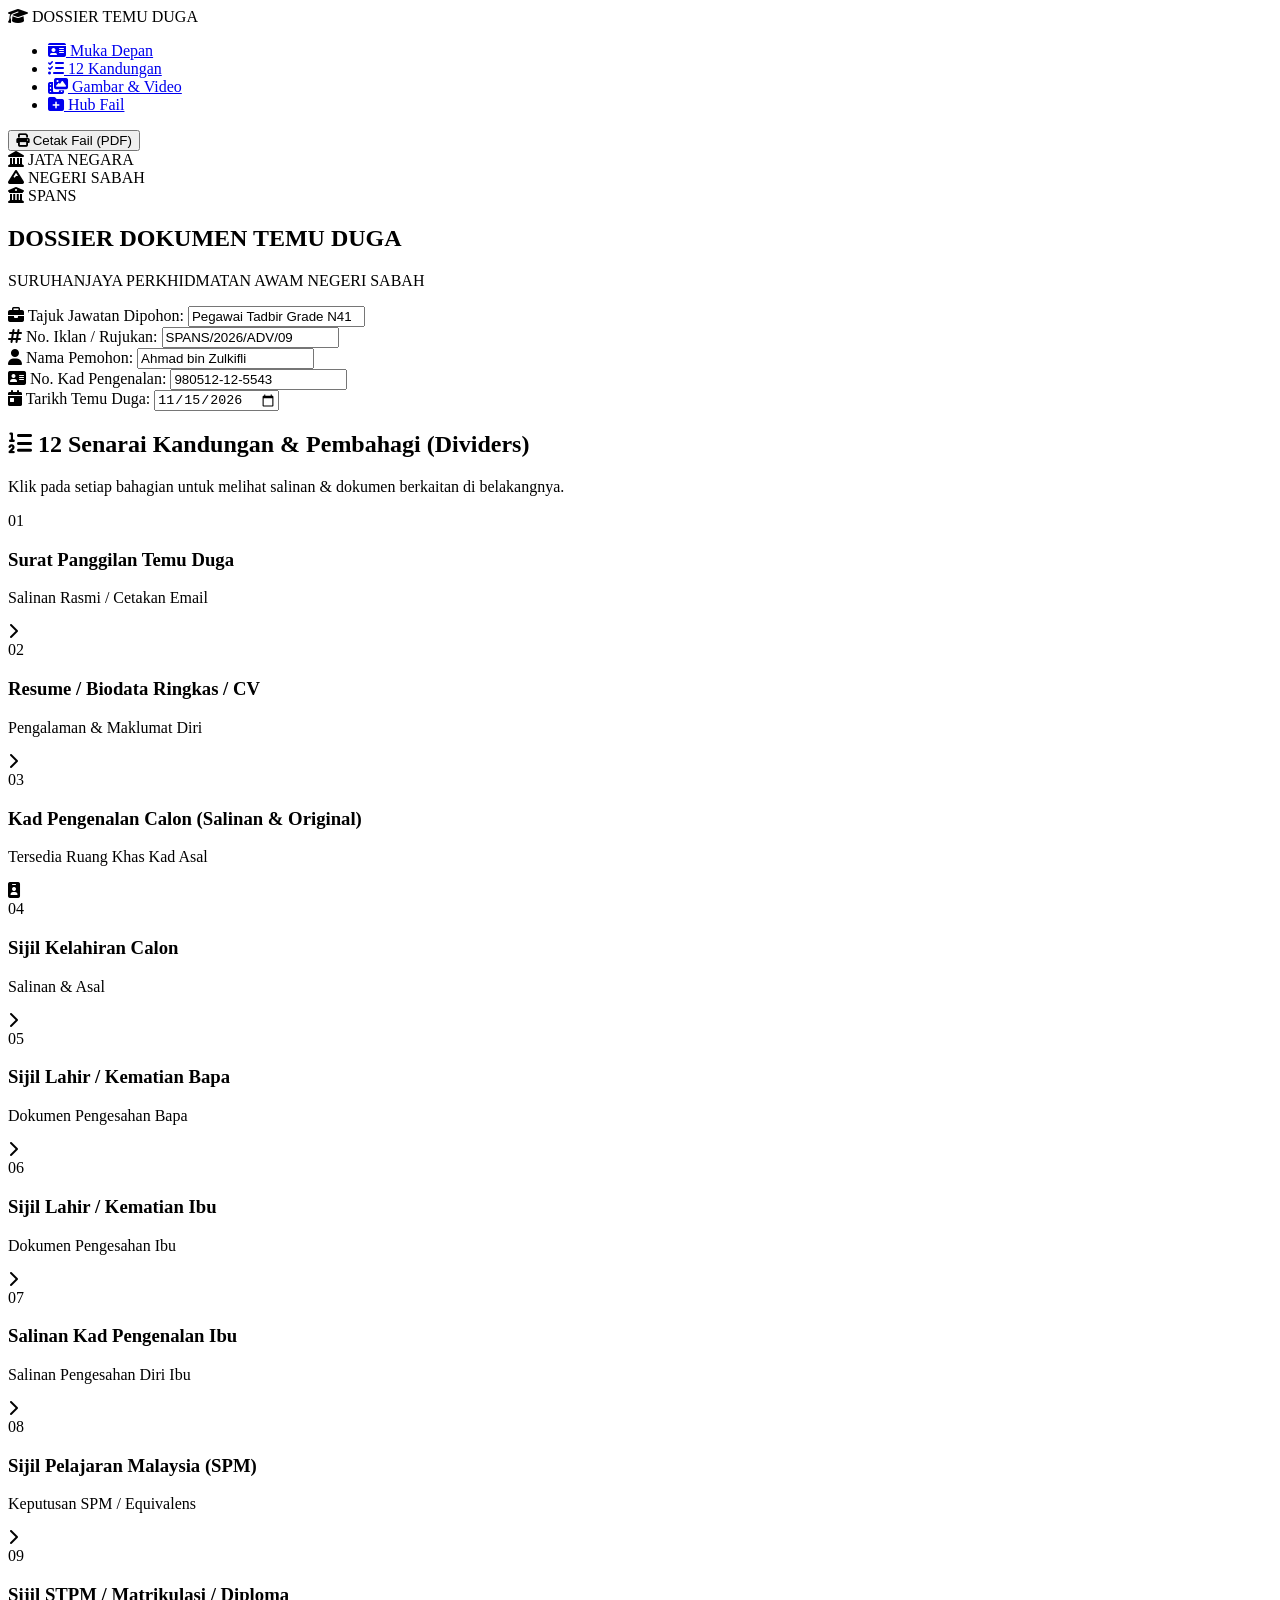
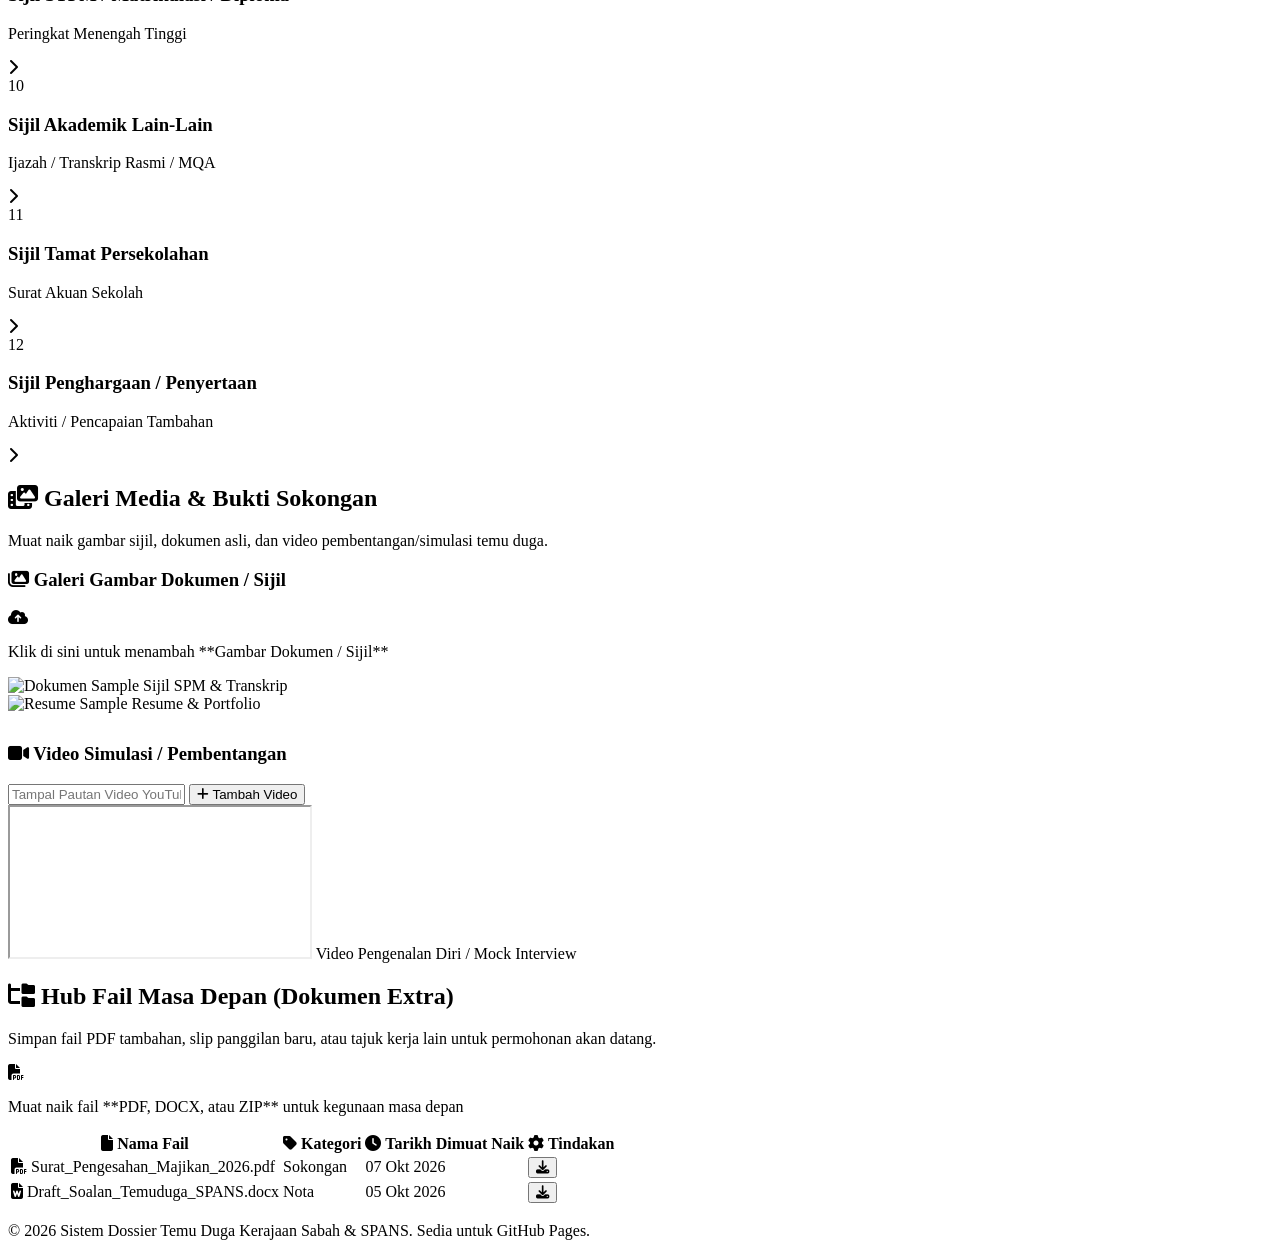
==== Index.html @ 5e1d96c3 "Create Index.html" ====
<!DOCTYPE html>
<html lang="ms">
<head>
  <meta charset="UTF-8">
  <meta name="viewport" content="width=device-width, initial-scale=1.0">
  <title>Fail Temu Duga Kerajaan | SPANS & Sabah</title>
  <!-- Google Fonts & FontAwesome Icons -->
  <link href="https://fonts.googleapis.com/css2?family=Cinzel:wght@600;700;800&family=Plus+Jakarta+Sans:wght@300;400;600;700&display=swap" rel="stylesheet">
  <link rel="stylesheet" href="https://cdnjs.cloudflare.com/ajax/libs/font-awesome/6.4.0/css/all.min.css">
  <link rel="stylesheet" href="style.css">
</head>
<body>

  <!-- Navigation Bar -->
  <nav class="navbar">
    <div class="nav-brand">
      <i class="fa-solid fa-graduation-cap gold-icon"></i>
      <span>DOSSIER TEMU DUGA</span>
    </div>
    <ul class="nav-links">
      <li><a href="#muka-depan"><i class="fa-solid fa-id-card"></i> Muka Depan</a></li>
      <li><a href="#kandungan"><i class="fa-solid fa-list-check"></i> 12 Kandungan</a></li>
      <li><a href="#galeri-media"><i class="fa-solid fa-photo-film"></i> Gambar & Video</a></li>
      <li><a href="#fail-masa-depan"><i class="fa-solid fa-folder-plus"></i> Hub Fail</a></li>
    </ul>
    <button class="btn-primary" onclick="window.print()"><i class="fa-solid fa-print"></i> Cetak Fail (PDF)</button>
  </nav>

  <!-- Header Stripes / Flag Accents -->
  <div class="flag-stripe-bar">
    <div class="stripe green"></div>
    <div class="stripe red"></div>
    <div class="stripe yellow"></div>
    <div class="stripe blue"></div>
  </div>

  <main class="container">

    <!-- Hero Section / Muka Depan Showcase -->
    <section id="muka-depan" class="card-section page-preview">
      <div class="gold-border-wrapper">
        <div class="logos-header">
          <div class="logo-badge">
            <i class="fa-solid fa-landmark logo-icon"></i>
            <span>JATA NEGARA</span>
          </div>
          <div class="logo-badge primary">
            <i class="fa-solid fa-mountain logo-icon"></i>
            <span>NEGERI SABAH</span>
          </div>
          <div class="logo-badge">
            <i class="fa-solid fa-building-columns logo-icon"></i>
            <span>SPANS</span>
          </div>
        </div>

        <h1 class="main-title">DOSSIER DOKUMEN TEMU DUGA</h1>
        <p class="sub-title">SURUHANJAYA PERKHIDMATAN AWAM NEGERI SABAH</p>

        <!-- Dynamic Input Form / Editable Presentation Details -->
        <div class="details-grid">
          <div class="detail-item">
            <label><i class="fa-solid fa-briefcase"></i> Tajuk Jawatan Dipohon:</label>
            <input type="text" value="Pegawai Tadbir Grade N41" placeholder="Masukkan Nama Jawatan">
          </div>
          <div class="detail-item">
            <label><i class="fa-solid fa-hashtag"></i> No. Iklan / Rujukan:</label>
            <input type="text" value="SPANS/2026/ADV/09" placeholder="Masukkan No Iklan">
          </div>
          <div class="detail-item">
            <label><i class="fa-solid fa-user"></i> Nama Pemohon:</label>
            <input type="text" value="Ahmad bin Zulkifli" placeholder="Nama Penuh">
          </div>
          <div class="detail-item">
            <label><i class="fa-solid fa-address-card"></i> No. Kad Pengenalan:</label>
            <input type="text" value="980512-12-5543" placeholder="No Kad Pengenalan">
          </div>
          <div class="detail-item full-width">
            <label><i class="fa-solid fa-calendar-day"></i> Tarikh Temu Duga:</label>
            <input type="date" value="2026-11-15">
          </div>
        </div>
      </div>
    </section>

    <!-- 12 Senarai Kandungan Section -->
    <section id="kandungan" class="card-section">
      <div class="section-header">
        <h2><i class="fa-solid fa-list-ol"></i> 12 Senarai Kandungan & Pembahagi (Dividers)</h2>
        <p>Klik pada setiap bahagian untuk melihat salinan & dokumen berkaitan di belakangnya.</p>
      </div>

      <div class="toc-grid">
        <!-- 12 Items -->
        <div class="toc-card" onclick="toggleDivider(1)">
          <span class="num-badge">01</span>
          <div class="toc-info">
            <h3>Surat Panggilan Temu Duga</h3>
            <p>Salinan Rasmi / Cetakan Email</p>
          </div>
          <i class="fa-solid fa-chevron-right arrow"></i>
        </div>

        <div class="toc-card" onclick="toggleDivider(2)">
          <span class="num-badge">02</span>
          <div class="toc-info">
            <h3>Resume / Biodata Ringkas / CV</h3>
            <p>Pengalaman & Maklumat Diri</p>
          </div>
          <i class="fa-solid fa-chevron-right arrow"></i>
        </div>

        <div class="toc-card highlight" onclick="toggleDivider(3)">
          <span class="num-badge">03</span>
          <div class="toc-info">
            <h3>Kad Pengenalan Calon (Salinan & Original)</h3>
            <p>Tersedia Ruang Khas Kad Asal</p>
          </div>
          <i class="fa-solid fa-id-badge arrow"></i>
        </div>

        <div class="toc-card" onclick="toggleDivider(4)">
          <span class="num-badge">04</span>
          <div class="toc-info">
            <h3>Sijil Kelahiran Calon</h3>
            <p>Salinan & Asal</p>
          </div>
          <i class="fa-solid fa-chevron-right arrow"></i>
        </div>

        <div class="toc-card" onclick="toggleDivider(5)">
          <span class="num-badge">05</span>
          <div class="toc-info">
            <h3>Sijil Lahir / Kematian Bapa</h3>
            <p>Dokumen Pengesahan Bapa</p>
          </div>
          <i class="fa-solid fa-chevron-right arrow"></i>
        </div>

        <div class="toc-card" onclick="toggleDivider(6)">
          <span class="num-badge">06</span>
          <div class="toc-info">
            <h3>Sijil Lahir / Kematian Ibu</h3>
            <p>Dokumen Pengesahan Ibu</p>
          </div>
          <i class="fa-solid fa-chevron-right arrow"></i>
        </div>

        <div class="toc-card" onclick="toggleDivider(7)">
          <span class="num-badge">07</span>
          <div class="toc-info">
            <h3>Salinan Kad Pengenalan Ibu</h3>
            <p>Salinan Pengesahan Diri Ibu</p>
          </div>
          <i class="fa-solid fa-chevron-right arrow"></i>
        </div>

        <div class="toc-card" onclick="toggleDivider(8)">
          <span class="num-badge">08</span>
          <div class="toc-info">
            <h3>Sijil Pelajaran Malaysia (SPM)</h3>
            <p>Keputusan SPM / Equivalens</p>
          </div>
          <i class="fa-solid fa-chevron-right arrow"></i>
        </div>

        <div class="toc-card" onclick="toggleDivider(9)">
          <span class="num-badge">09</span>
          <div class="toc-info">
            <h3>Sijil STPM / Matrikulasi / Diploma</h3>
            <p>Peringkat Menengah Tinggi</p>
          </div>
          <i class="fa-solid fa-chevron-right arrow"></i>
        </div>

        <div class="toc-card" onclick="toggleDivider(10)">
          <span class="num-badge">10</span>
          <div class="toc-info">
            <h3>Sijil Akademik Lain-Lain</h3>
            <p>Ijazah / Transkrip Rasmi / MQA</p>
          </div>
          <i class="fa-solid fa-chevron-right arrow"></i>
        </div>

        <div class="toc-card" onclick="toggleDivider(11)">
          <span class="num-badge">11</span>
          <div class="toc-info">
            <h3>Sijil Tamat Persekolahan</h3>
            <p>Surat Akuan Sekolah</p>
          </div>
          <i class="fa-solid fa-chevron-right arrow"></i>
        </div>

        <div class="toc-card" onclick="toggleDivider(12)">
          <span class="num-badge">12</span>
          <div class="toc-info">
            <h3>Sijil Penghargaan / Penyertaan</h3>
            <p>Aktiviti / Pencapaian Tambahan</p>
          </div>
          <i class="fa-solid fa-chevron-right arrow"></i>
        </div>
      </div>
    </section>

    <!-- Interactive Media Section (Gambar & Video) -->
    <section id="galeri-media" class="card-section">
      <div class="section-header">
        <h2><i class="fa-solid fa-photo-film"></i> Galeri Media & Bukti Sokongan</h2>
        <p>Muat naik gambar sijil, dokumen asli, dan video pembentangan/simulasi temu duga.</p>
      </div>

      <!-- Image Upload & Display Area -->
      <div class="media-container">
        <h3><i class="fa-solid fa-images"></i> Galeri Gambar Dokumen / Sijil</h3>
        <div class="upload-box" onclick="document.getElementById('imageInput').click()">
          <i class="fa-solid fa-cloud-arrow-up upload-icon"></i>
          <p>Klik di sini untuk menambah **Gambar Dokumen / Sijil**</p>
          <input type="file" id="imageInput" accept="image/*" multiple style="display:none;" onchange="previewImages(event)">
        </div>
        <div class="image-grid" id="imageGrid">
          <!-- Placeholder Mock Images -->
          <div class="media-card">
            <img src="https://images.unsplash.com/photo-1589829545856-d10d557cf95f?auto=format&fit=crop&w=400&q=80" alt="Dokumen Sample">
            <span>Sijil SPM & Transkrip</span>
          </div>
          <div class="media-card">
            <img src="https://images.unsplash.com/photo-1586281380349-632531db7ed4?auto=format&fit=crop&w=400&q=80" alt="Resume Sample">
            <span>Resume & Portfolio</span>
          </div>
        </div>
      </div>

      <!-- Video Section -->
      <div class="media-container" style="margin-top: 30px;">
        <h3><i class="fa-solid fa-video"></i> Video Simulasi / Pembentangan</h3>
        <div class="video-input-group">
          <input type="text" id="videoUrlInput" placeholder="Tampal Pautan Video YouTube / Vimeo / Drive...">
          <button class="btn-secondary" onclick="addVideo()"><i class="fa-solid fa-plus"></i> Tambah Video</button>
        </div>
        <div class="video-grid" id="videoGrid">
          <div class="video-card">
            <iframe src="https://www.youtube.com/embed/dQw4w9WgXcQ" title="Video Pembentangan" allowfullscreen></iframe>
            <span>Video Pengenalan Diri / Mock Interview</span>
          </div>
        </div>
      </div>
    </section>

    <!-- Future Documents & File Hub -->
    <section id="fail-masa-depan" class="card-section">
      <div class="section-header">
        <h2><i class="fa-solid fa-folder-tree"></i> Hub Fail Masa Depan (Dokumen Extra)</h2>
        <p>Simpan fail PDF tambahan, slip panggilan baru, atau tajuk kerja lain untuk permohonan akan datang.</p>
      </div>

      <div class="upload-box" onclick="document.getElementById('fileInput').click()">
        <i class="fa-solid fa-file-pdf upload-icon gold-icon"></i>
        <p>Muat naik fail **PDF, DOCX, atau ZIP** untuk kegunaan masa depan</p>
        <input type="file" id="fileInput" multiple style="display:none;" onchange="addFutureFiles(event)">
      </div>

      <table class="file-table">
        <thead>
          <tr>
            <th><i class="fa-solid fa-file"></i> Nama Fail</th>
            <th><i class="fa-solid fa-tag"></i> Kategori</th>
            <th><i class="fa-solid fa-clock"></i> Tarikh Dimuat Naik</th>
            <th><i class="fa-solid fa-gear"></i> Tindakan</th>
          </tr>
        </thead>
        <tbody id="fileTableBody">
          <tr>
            <td><i class="fa-solid fa-file-pdf red-icon"></i> Surat_Pengesahan_Majikan_2026.pdf</td>
            <td><span class="badge">Sokongan</span></td>
            <td>07 Okt 2026</td>
            <td><button class="btn-sm"><i class="fa-solid fa-download"></i></button></td>
          </tr>
          <tr>
            <td><i class="fa-solid fa-file-word blue-icon"></i> Draft_Soalan_Temuduga_SPANS.docx</td>
            <td><span class="badge warning">Nota</span></td>
            <td>05 Okt 2026</td>
            <td><button class="btn-sm"><i class="fa-solid fa-download"></i></button></td>
          </tr>
        </tbody>
      </table>
    </section>

  </main>

  <!-- Footer -->
  <footer>
    <p>&copy; 2026 Sistem Dossier Temu Duga Kerajaan Sabah & SPANS. Sedia untuk GitHub Pages.</p>
  </footer>

  <!-- JavaScript Code -->
  <script>
    function toggleDivider(num) {
      alert("Menjana dan membuka Pembahagi Lembaran Bahagian " + num + " untuk dicetak/dilihat.");
    }

    function previewImages(event) {
      const files = event.target.files;
      const imageGrid = document.getElementById('imageGrid');

      for (let file of files) {
        const reader = new FileReader();
        reader.onload = function(e) {
          const card = document.createElement('div');
          card.className = 'media-card';
          card.innerHTML = `<img src="${e.target.result}" alt="Uploaded Image"><span>${file.name}</span>`;
          imageGrid.appendChild(card);
        }
        reader.readAsDataURL(file);
      }
    }

    function addVideo() {
      const url = document.getElementById('videoUrlInput').value;
      if (!url) return alert('Sila masukkan pautan video!');
      
      const videoGrid = document.getElementById('videoGrid');
      const card = document.createElement('div');
      card.className = 'video-card';
      card.innerHTML = `<iframe src="${url}" allowfullscreen></iframe><span>Video Pautan Baru</span>`;
      videoGrid.appendChild(card);
      document.getElementById('videoUrlInput').value = '';
    }

    function addFutureFiles(event) {
      const files = event.target.files;
      const tbody = document.getElementById('fileTableBody');

      for (let file of files) {
        const tr = document.createElement('tr');
        tr.innerHTML = `
          <td><i class="fa-solid fa-file-lines blue-icon"></i> ${file.name}</td>
          <td><span class="badge">Masa Depan</span></td>
          <td>${new Date().toLocaleDateString('ms-MY')}</td>
          <td><button class="btn-sm"><i class="fa-solid fa-download"></i></button></td>
        `;
        tbody.appendChild(tr);
      }
    }
  </script>
</body>
</html>
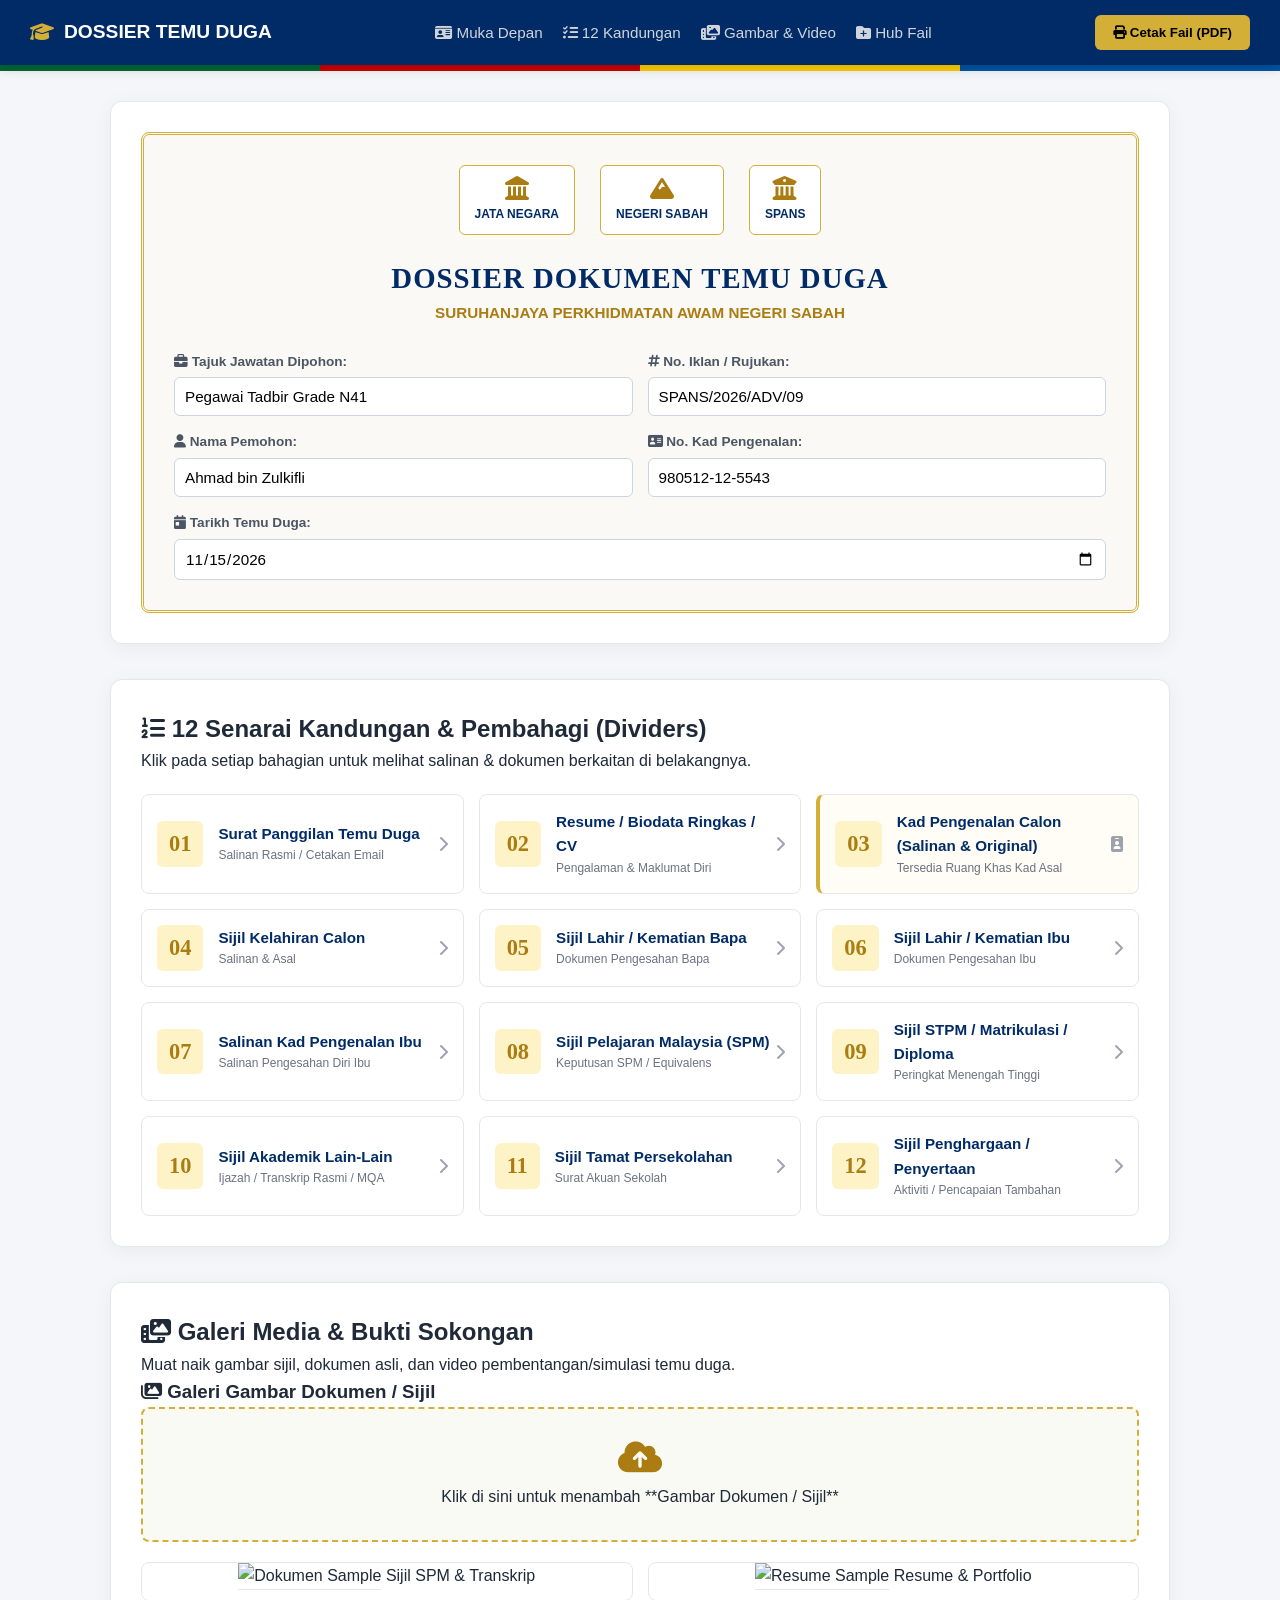
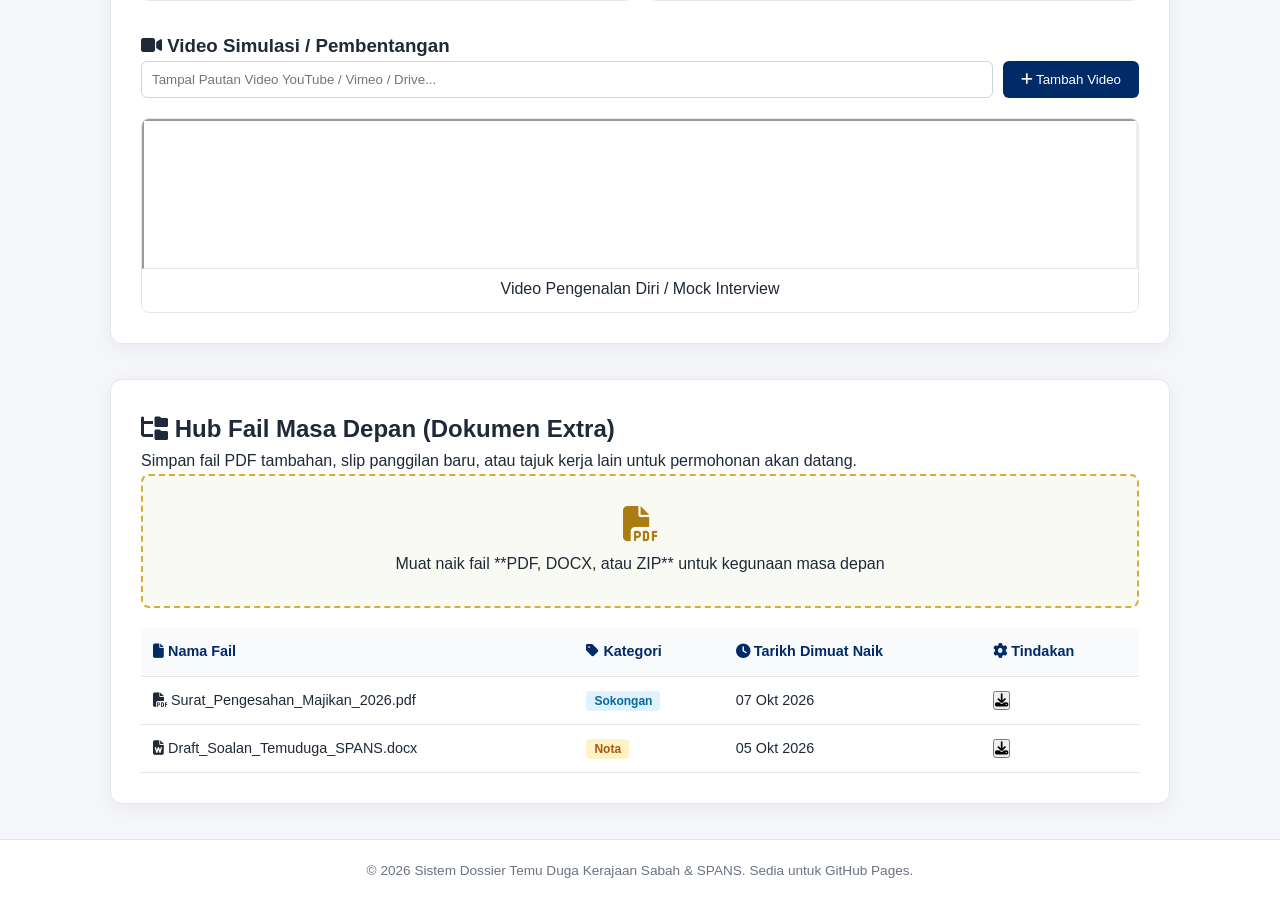
==== commit e657c384: "Update Index.html" ====
--- a/Index.html
+++ b/Index.html
@@ -7,7 +7,7 @@
   <!-- Google Fonts & FontAwesome Icons -->
   <link href="https://fonts.googleapis.com/css2?family=Cinzel:wght@600;700;800&family=Plus+Jakarta+Sans:wght@300;400;600;700&display=swap" rel="stylesheet">
   <link rel="stylesheet" href="https://cdnjs.cloudflare.com/ajax/libs/font-awesome/6.4.0/css/all.min.css">
-  <link rel="stylesheet" href="style.css">
+  <link rel="stylesheet" href="gemini-code-1791335315963.css">
 </head>
 <body>
 
--- a/gemini-code-1791335315963.css
+++ b/gemini-code-1791335315963.css
@@ -0,0 +1,358 @@
+/* =========================================================
+   STYLING UTAMA & TEMA KERUSIAN DIRAJA / EKSKLUSIF (A4 THEME)
+   ========================================================= */
+
+:root {
+  --primary-gold: #d4af37;
+  --dark-gold: #aa7c11;
+  --royal-blue: #002b66;
+  --sabah-blue: #0055a5;
+  --flag-green: #006633;
+  --flag-red: #cc0000;
+  --flag-yellow: #ffcc00;
+  --bg-light: #f4f6f9;
+  --text-dark: #1f2937;
+  --border-color: #e5e7eb;
+}
+
+* {
+  box-sizing: border-box;
+  margin: 0;
+  padding: 0;
+  font-family: 'Plus Jakarta Sans', sans-serif;
+}
+
+body {
+  background-color: var(--bg-light);
+  color: var(--text-dark);
+  line-height: 1.6;
+}
+
+/* Navbar Style */
+.navbar {
+  display: flex;
+  justify-content: space-between;
+  align-items: center;
+  background-color: var(--royal-blue);
+  color: #fff;
+  padding: 15px 30px;
+  position: sticky;
+  top: 0;
+  z-index: 100;
+  box-shadow: 0 4px 12px rgba(0, 0, 0, 0.15);
+}
+
+.nav-brand {
+  font-family: 'Cinzel', serif;
+  font-weight: 700;
+  font-size: 1.2rem;
+  display: flex;
+  align-items: center;
+  gap: 10px;
+}
+
+.gold-icon { color: var(--primary-gold); }
+
+.nav-links {
+  display: flex;
+  list-style: none;
+  gap: 20px;
+}
+
+.nav-links a {
+  color: #d1d5db;
+  text-decoration: none;
+  font-size: 0.95rem;
+  transition: 0.3s;
+}
+
+.nav-links a:hover {
+  color: var(--primary-gold);
+}
+
+/* Stripe Flag Accent */
+.flag-stripe-bar {
+  display: flex;
+  height: 6px;
+  width: 100%;
+}
+.stripe.green { background: var(--flag-green); flex: 1; }
+.stripe.red { background: var(--flag-red); flex: 1; }
+.stripe.yellow { background: var(--flag-yellow); flex: 1; }
+.stripe.blue { background: var(--sabah-blue); flex: 1; }
+
+/* Main Container */
+.container {
+  max-width: 1100px;
+  margin: 30px auto;
+  padding: 0 20px;
+}
+
+.card-section {
+  background: #ffffff;
+  border-radius: 12px;
+  padding: 30px;
+  margin-bottom: 35px;
+  box-shadow: 0 4px 20px rgba(0, 0, 0, 0.05);
+  border: 1px solid var(--border-color);
+}
+
+/* Gold Frame for Muka Depan */
+.gold-border-wrapper {
+  border: 3px double var(--primary-gold);
+  padding: 30px;
+  border-radius: 8px;
+  background: #faf9f5;
+  text-align: center;
+}
+
+.logos-header {
+  display: flex;
+  justify-content: center;
+  gap: 25px;
+  margin-bottom: 20px;
+}
+
+.logo-badge {
+  border: 1px solid var(--primary-gold);
+  padding: 10px 15px;
+  border-radius: 6px;
+  background: #fff;
+  display: flex;
+  flex-direction: column;
+  align-items: center;
+  font-size: 0.75rem;
+  font-weight: bold;
+  color: var(--royal-blue);
+}
+
+.logo-icon {
+  font-size: 1.5rem;
+  color: var(--dark-gold);
+  margin-bottom: 5px;
+}
+
+.main-title {
+  font-family: 'Cinzel', serif;
+  color: var(--royal-blue);
+  font-size: 1.8rem;
+  letter-spacing: 1px;
+}
+
+.sub-title {
+  color: var(--dark-gold);
+  font-weight: 700;
+  margin-bottom: 25px;
+  font-size: 0.95rem;
+}
+
+/* Details Input Form */
+.details-grid {
+  display: grid;
+  grid-template-columns: 1fr 1fr;
+  gap: 15px;
+  text-align: left;
+}
+
+.detail-item.full-width {
+  grid-column: span 2;
+}
+
+.detail-item label {
+  display: block;
+  font-size: 0.85rem;
+  font-weight: 600;
+  color: #4b5563;
+  margin-bottom: 5px;
+}
+
+.detail-item input {
+  width: 100%;
+  padding: 10px;
+  border: 1px solid #cbd5e1;
+  border-radius: 6px;
+  font-size: 0.95rem;
+  background: #fff;
+}
+
+.detail-item input:focus {
+  outline: 2px solid var(--primary-gold);
+}
+
+/* TOC 12 Kandungan Grid */
+.toc-grid {
+  display: grid;
+  grid-template-columns: repeat(auto-fit, minmax(280px, 1fr));
+  gap: 15px;
+  margin-top: 20px;
+}
+
+.toc-card {
+  display: flex;
+  align-items: center;
+  padding: 15px;
+  border: 1px solid var(--border-color);
+  border-radius: 8px;
+  background: #fff;
+  cursor: pointer;
+  transition: 0.3s;
+}
+
+.toc-card:hover {
+  border-color: var(--primary-gold);
+  transform: translateY(-2px);
+  box-shadow: 0 4px 12px rgba(212, 175, 55, 0.2);
+}
+
+.toc-card.highlight {
+  border-left: 4px solid var(--primary-gold);
+  background: #fffdf5;
+}
+
+.num-badge {
+  font-family: 'Cinzel', serif;
+  font-size: 1.4rem;
+  font-weight: bold;
+  color: var(--dark-gold);
+  margin-right: 15px;
+  background: #fef3c7;
+  padding: 5px 12px;
+  border-radius: 6px;
+}
+
+.toc-info h3 {
+  font-size: 0.95rem;
+  color: var(--royal-blue);
+}
+
+.toc-info p {
+  font-size: 0.75rem;
+  color: #6b7280;
+}
+
+.arrow {
+  margin-left: auto;
+  color: #9ca3af;
+}
+
+/* Upload Box & Media Elements */
+.upload-box {
+  border: 2px dashed var(--primary-gold);
+  background: #fafaf5;
+  padding: 30px;
+  text-align: center;
+  border-radius: 8px;
+  cursor: pointer;
+  transition: 0.3s;
+}
+
+.upload-box:hover {
+  background: #f5f3e6;
+}
+
+.upload-icon {
+  font-size: 2.2rem;
+  color: var(--dark-gold);
+  margin-bottom: 10px;
+}
+
+.image-grid, .video-grid {
+  display: grid;
+  grid-template-columns: repeat(auto-fit, minmax(200px, 1fr));
+  gap: 15px;
+  margin-top: 20px;
+}
+
+.media-card, .video-card {
+  border: 1px solid var(--border-color);
+  border-radius: 8px;
+  overflow: hidden;
+  background: #fff;
+  text-align: center;
+  padding-bottom: 10px;
+}
+
+.media-card img, .video-card iframe {
+  width: 100%;
+  height: 150px;
+  object-fit: cover;
+  border-bottom: 1px solid var(--border-color);
+}
+
+.video-input-group {
+  display: flex;
+  gap: 10px;
+  margin-bottom: 15px;
+}
+
+.video-input-group input {
+  flex: 1;
+  padding: 10px;
+  border: 1px solid #cbd5e1;
+  border-radius: 6px;
+}
+
+/* Buttons */
+.btn-primary {
+  background: var(--primary-gold);
+  color: #000;
+  border: none;
+  padding: 10px 18px;
+  font-weight: bold;
+  border-radius: 6px;
+  cursor: pointer;
+  transition: 0.3s;
+}
+
+.btn-primary:hover {
+  background: var(--dark-gold);
+  color: #fff;
+}
+
+.btn-secondary {
+  background: var(--royal-blue);
+  color: #fff;
+  border: none;
+  padding: 10px 18px;
+  border-radius: 6px;
+  cursor: pointer;
+}
+
+/* Table Style */
+.file-table {
+  width: 100%;
+  border-collapse: collapse;
+  margin-top: 20px;
+}
+
+.file-table th, .file-table td {
+  padding: 12px;
+  text-align: left;
+  border-bottom: 1px solid var(--border-color);
+  font-size: 0.9rem;
+}
+
+.file-table th {
+  background: #f8fafc;
+  color: var(--royal-blue);
+}
+
+.badge {
+  background: #e0f2fe;
+  color: #0369a1;
+  padding: 3px 8px;
+  border-radius: 4px;
+  font-size: 0.75rem;
+  font-weight: bold;
+}
+
+.badge.warning { background: #fef3c7; color: #b45309; }
+
+footer {
+  text-align: center;
+  padding: 20px;
+  color: #6b7280;
+  font-size: 0.85rem;
+  background: #fff;
+  border-top: 1px solid var(--border-color);
+}
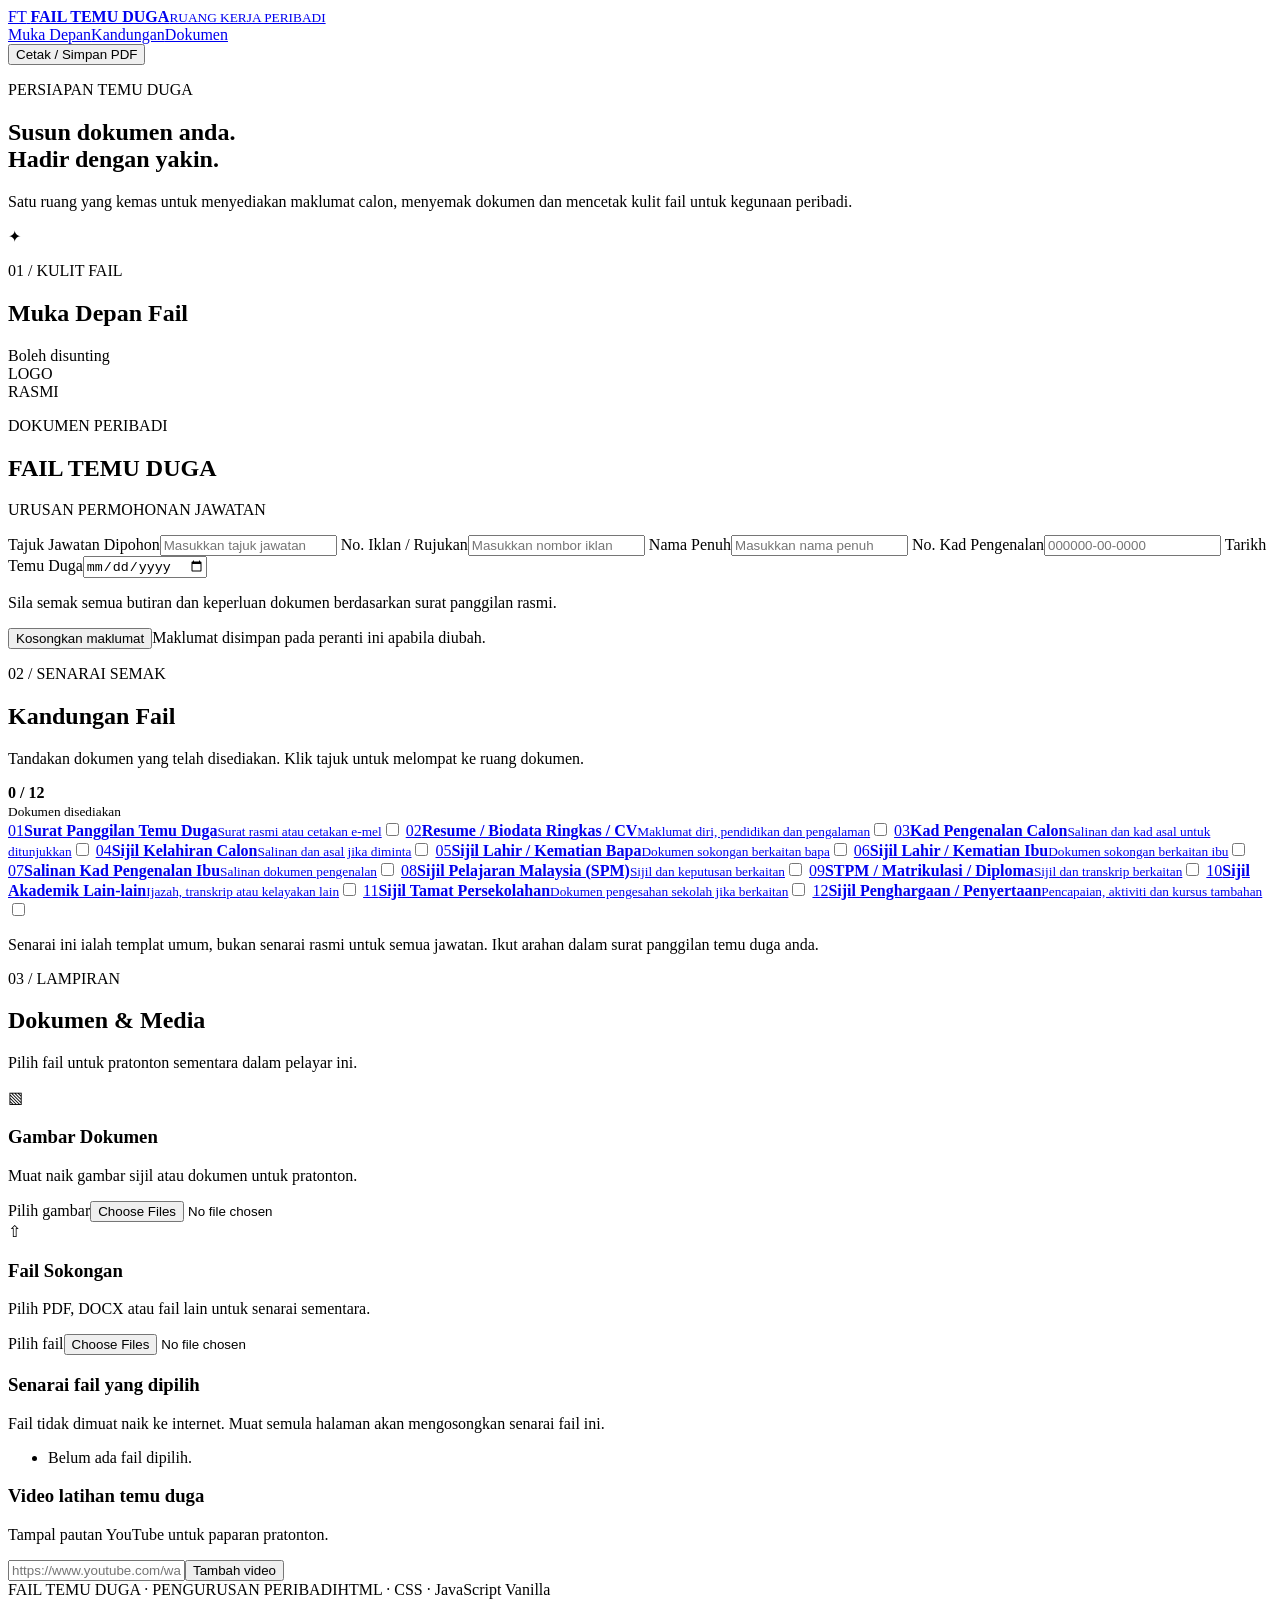
==== commit 91ef1f6d: "Update Index.html" ====
--- a/Index.html
+++ b/Index.html
@@ -1,346 +1,105 @@
-<!DOCTYPE html>
+<!doctype html>
 <html lang="ms">
 <head>
-  <meta charset="UTF-8">
-  <meta name="viewport" content="width=device-width, initial-scale=1.0">
-  <title>Fail Temu Duga Kerajaan | SPANS & Sabah</title>
-  <!-- Google Fonts & FontAwesome Icons -->
-  <link href="https://fonts.googleapis.com/css2?family=Cinzel:wght@600;700;800&family=Plus+Jakarta+Sans:wght@300;400;600;700&display=swap" rel="stylesheet">
-  <link rel="stylesheet" href="https://cdnjs.cloudflare.com/ajax/libs/font-awesome/6.4.0/css/all.min.css">
-  <link rel="stylesheet" href="gemini-code-1791335315963.css">
+  <meta charset="utf-8">
+  <meta name="viewport" content="width=device-width, initial-scale=1">
+  <meta name="theme-color" content="#10243a">
+  <title>Fail Temu Duga | Pengurusan Peribadi</title>
+  <link rel="stylesheet" href="style.css">
+  <script src="script.js" defer></script>
 </head>
 <body>
+  <header class="topbar">
+    <a class="brand" href="#utama" aria-label="Fail Temu Duga">
+      <span class="brand-mark">FT</span>
+      <span><strong>FAIL TEMU DUGA</strong><small>RUANG KERJA PERIBADI</small></span>
+    </a>
+    <nav aria-label="Navigasi utama">
+      <a href="#muka-depan">Muka Depan</a><a href="#kandungan">Kandungan</a><a href="#dokumen">Dokumen</a>
+    </nav>
+    <button class="button button-gold" id="printBtn" type="button">Cetak / Simpan PDF</button>
+  </header>
 
-  <!-- Navigation Bar -->
-  <nav class="navbar">
-    <div class="nav-brand">
-      <i class="fa-solid fa-graduation-cap gold-icon"></i>
-      <span>DOSSIER TEMU DUGA</span>
-    </div>
-    <ul class="nav-links">
-      <li><a href="#muka-depan"><i class="fa-solid fa-id-card"></i> Muka Depan</a></li>
-      <li><a href="#kandungan"><i class="fa-solid fa-list-check"></i> 12 Kandungan</a></li>
-      <li><a href="#galeri-media"><i class="fa-solid fa-photo-film"></i> Gambar & Video</a></li>
-      <li><a href="#fail-masa-depan"><i class="fa-solid fa-folder-plus"></i> Hub Fail</a></li>
-    </ul>
-    <button class="btn-primary" onclick="window.print()"><i class="fa-solid fa-print"></i> Cetak Fail (PDF)</button>
-  </nav>
+  <main id="utama" class="wrap">
+    <section class="welcome">
+      <div>
+        <p class="eyebrow">PERSIAPAN TEMU DUGA</p>
+        <h1>Susun dokumen anda.<br><span>Hadir dengan yakin.</span></h1>
+        <p class="welcome-copy">Satu ruang yang kemas untuk menyediakan maklumat calon, menyemak dokumen dan mencetak kulit fail untuk kegunaan peribadi.</p>
+      </div>
+      <div class="welcome-icon" aria-hidden="true">✦</div>
+    </section>
 
-  <!-- Header Stripes / Flag Accents -->
-  <div class="flag-stripe-bar">
-    <div class="stripe green"></div>
-    <div class="stripe red"></div>
-    <div class="stripe yellow"></div>
-    <div class="stripe blue"></div>
-  </div>
+    <section id="muka-depan" class="panel cover-panel">
+      <div class="panel-heading">
+        <div><p class="eyebrow">01 / KULIT FAIL</p><h2>Muka Depan Fail</h2></div>
+        <span class="pill">Boleh disunting</span>
+      </div>
+      <div class="cover">
+        <div class="cover-top">
+          <div class="crest" aria-label="Ruang logo kerajaan">LOGO<br>RASMI</div>
+          <p class="cover-kicker">DOKUMEN PERIBADI</p>
+          <h2>FAIL TEMU DUGA</h2>
+          <p class="cover-subtitle">URUSAN PERMOHONAN JAWATAN</p>
+          <div class="cover-rule"></div>
+        </div>
+        <div class="details-grid">
+          <label class="field field-wide"><span>Tajuk Jawatan Dipohon</span><input data-save="jawatan" type="text" placeholder="Masukkan tajuk jawatan"></label>
+          <label class="field"><span>No. Iklan / Rujukan</span><input data-save="iklan" type="text" placeholder="Masukkan nombor iklan"></label>
+          <label class="field"><span>Nama Penuh</span><input data-save="nama" type="text" placeholder="Masukkan nama penuh"></label>
+          <label class="field"><span>No. Kad Pengenalan</span><input data-save="kp" type="text" placeholder="000000-00-0000"></label>
+          <label class="field"><span>Tarikh Temu Duga</span><input data-save="tarikh" type="date"></label>
+        </div>
+        <p class="cover-note">Sila semak semua butiran dan keperluan dokumen berdasarkan surat panggilan rasmi.</p>
+      </div>
+      <div class="action-row no-print"><button class="button button-outline" id="clearBtn" type="button">Kosongkan maklumat</button><span class="save-note" id="saveStatus" aria-live="polite">Maklumat disimpan pada peranti ini apabila diubah.</span></div>
+    </section>
 
-  <main class="container">
+    <section id="kandungan" class="panel">
+      <div class="panel-heading">
+        <div><p class="eyebrow">02 / SENARAI SEMAK</p><h2>Kandungan Fail</h2><p class="muted">Tandakan dokumen yang telah disediakan. Klik tajuk untuk melompat ke ruang dokumen.</p></div>
+        <div class="progress-box"><strong id="progressText">0 / 12</strong><div class="progress-track"><span id="progressBar"></span></div><small>Dokumen disediakan</small></div>
+      </div>
+      <div class="toc-grid" id="tocGrid">
+        <a class="toc-item" href="#dokumen"><span class="toc-number">01</span><span><strong>Surat Panggilan Temu Duga</strong><small>Surat rasmi atau cetakan e-mel</small></span><input type="checkbox" aria-label="Tandakan Surat Panggilan Temu Duga"></a>
+        <a class="toc-item" href="#dokumen"><span class="toc-number">02</span><span><strong>Resume / Biodata Ringkas / CV</strong><small>Maklumat diri, pendidikan dan pengalaman</small></span><input type="checkbox" aria-label="Tandakan Resume atau CV"></a>
+        <a class="toc-item" href="#dokumen"><span class="toc-number">03</span><span><strong>Kad Pengenalan Calon</strong><small>Salinan dan kad asal untuk ditunjukkan</small></span><input type="checkbox" aria-label="Tandakan Kad Pengenalan Calon"></a>
+        <a class="toc-item" href="#dokumen"><span class="toc-number">04</span><span><strong>Sijil Kelahiran Calon</strong><small>Salinan dan asal jika diminta</small></span><input type="checkbox" aria-label="Tandakan Sijil Kelahiran Calon"></a>
+        <a class="toc-item" href="#dokumen"><span class="toc-number">05</span><span><strong>Sijil Lahir / Kematian Bapa</strong><small>Dokumen sokongan berkaitan bapa</small></span><input type="checkbox" aria-label="Tandakan dokumen bapa"></a>
+        <a class="toc-item" href="#dokumen"><span class="toc-number">06</span><span><strong>Sijil Lahir / Kematian Ibu</strong><small>Dokumen sokongan berkaitan ibu</small></span><input type="checkbox" aria-label="Tandakan dokumen ibu"></a>
+        <a class="toc-item" href="#dokumen"><span class="toc-number">07</span><span><strong>Salinan Kad Pengenalan Ibu</strong><small>Salinan dokumen pengenalan</small></span><input type="checkbox" aria-label="Tandakan Kad Pengenalan Ibu"></a>
+        <a class="toc-item" href="#dokumen"><span class="toc-number">08</span><span><strong>Sijil Pelajaran Malaysia (SPM)</strong><small>Sijil dan keputusan berkaitan</small></span><input type="checkbox" aria-label="Tandakan SPM"></a>
+        <a class="toc-item" href="#dokumen"><span class="toc-number">09</span><span><strong>STPM / Matrikulasi / Diploma</strong><small>Sijil dan transkrip berkaitan</small></span><input type="checkbox" aria-label="Tandakan STPM atau Diploma"></a>
+        <a class="toc-item" href="#dokumen"><span class="toc-number">10</span><span><strong>Sijil Akademik Lain-lain</strong><small>Ijazah, transkrip atau kelayakan lain</small></span><input type="checkbox" aria-label="Tandakan sijil akademik lain"></a>
+        <a class="toc-item" href="#dokumen"><span class="toc-number">11</span><span><strong>Sijil Tamat Persekolahan</strong><small>Dokumen pengesahan sekolah jika berkaitan</small></span><input type="checkbox" aria-label="Tandakan Sijil Tamat Persekolahan"></a>
+        <a class="toc-item" href="#dokumen"><span class="toc-number">12</span><span><strong>Sijil Penghargaan / Penyertaan</strong><small>Pencapaian, aktiviti dan kursus tambahan</small></span><input type="checkbox" aria-label="Tandakan sijil penghargaan"></a>
+      </div>
+      <p class="small-note">Senarai ini ialah templat umum, bukan senarai rasmi untuk semua jawatan. Ikut arahan dalam surat panggilan temu duga anda.</p>
+    </section>
 
-    <!-- Hero Section / Muka Depan Showcase -->
-    <section id="muka-depan" class="card-section page-preview">
-      <div class="gold-border-wrapper">
-        <div class="logos-header">
-          <div class="logo-badge">
-            <i class="fa-solid fa-landmark logo-icon"></i>
-            <span>JATA NEGARA</span>
-          </div>
-          <div class="logo-badge primary">
-            <i class="fa-solid fa-mountain logo-icon"></i>
-            <span>NEGERI SABAH</span>
-          </div>
-          <div class="logo-badge">
-            <i class="fa-solid fa-building-columns logo-icon"></i>
-            <span>SPANS</span>
-          </div>
+    <section id="dokumen" class="panel">
+      <div class="panel-heading">
+        <div><p class="eyebrow">03 / LAMPIRAN</p><h2>Dokumen & Media</h2><p class="muted">Pilih fail untuk pratonton sementara dalam pelayar ini.</p></div>
+      </div>
+      <div class="upload-grid">
+        <div class="upload-card">
+          <div class="upload-icon">▧</div><h3>Gambar Dokumen</h3><p>Muat naik gambar sijil atau dokumen untuk pratonton.</p>
+          <label class="button button-outline file-picker">Pilih gambar<input id="imageInput" type="file" accept="image/*" multiple></label>
         </div>
-
-        <h1 class="main-title">DOSSIER DOKUMEN TEMU DUGA</h1>
-        <p class="sub-title">SURUHANJAYA PERKHIDMATAN AWAM NEGERI SABAH</p>
-
-        <!-- Dynamic Input Form / Editable Presentation Details -->
-        <div class="details-grid">
-          <div class="detail-item">
-            <label><i class="fa-solid fa-briefcase"></i> Tajuk Jawatan Dipohon:</label>
-            <input type="text" value="Pegawai Tadbir Grade N41" placeholder="Masukkan Nama Jawatan">
-          </div>
-          <div class="detail-item">
-            <label><i class="fa-solid fa-hashtag"></i> No. Iklan / Rujukan:</label>
-            <input type="text" value="SPANS/2026/ADV/09" placeholder="Masukkan No Iklan">
-          </div>
-          <div class="detail-item">
-            <label><i class="fa-solid fa-user"></i> Nama Pemohon:</label>
-            <input type="text" value="Ahmad bin Zulkifli" placeholder="Nama Penuh">
-          </div>
-          <div class="detail-item">
-            <label><i class="fa-solid fa-address-card"></i> No. Kad Pengenalan:</label>
-            <input type="text" value="980512-12-5543" placeholder="No Kad Pengenalan">
-          </div>
-          <div class="detail-item full-width">
-            <label><i class="fa-solid fa-calendar-day"></i> Tarikh Temu Duga:</label>
-            <input type="date" value="2026-11-15">
-          </div>
+        <div class="upload-card">
+          <div class="upload-icon">⇧</div><h3>Fail Sokongan</h3><p>Pilih PDF, DOCX atau fail lain untuk senarai sementara.</p>
+          <label class="button button-outline file-picker">Pilih fail<input id="fileInput" type="file" multiple></label>
         </div>
       </div>
-    </section>
-
-    <!-- 12 Senarai Kandungan Section -->
-    <section id="kandungan" class="card-section">
-      <div class="section-header">
-        <h2><i class="fa-solid fa-list-ol"></i> 12 Senarai Kandungan & Pembahagi (Dividers)</h2>
-        <p>Klik pada setiap bahagian untuk melihat salinan & dokumen berkaitan di belakangnya.</p>
-      </div>
-
-      <div class="toc-grid">
-        <!-- 12 Items -->
-        <div class="toc-card" onclick="toggleDivider(1)">
-          <span class="num-badge">01</span>
-          <div class="toc-info">
-            <h3>Surat Panggilan Temu Duga</h3>
-            <p>Salinan Rasmi / Cetakan Email</p>
-          </div>
-          <i class="fa-solid fa-chevron-right arrow"></i>
-        </div>
-
-        <div class="toc-card" onclick="toggleDivider(2)">
-          <span class="num-badge">02</span>
-          <div class="toc-info">
-            <h3>Resume / Biodata Ringkas / CV</h3>
-            <p>Pengalaman & Maklumat Diri</p>
-          </div>
-          <i class="fa-solid fa-chevron-right arrow"></i>
-        </div>
-
-        <div class="toc-card highlight" onclick="toggleDivider(3)">
-          <span class="num-badge">03</span>
-          <div class="toc-info">
-            <h3>Kad Pengenalan Calon (Salinan & Original)</h3>
-            <p>Tersedia Ruang Khas Kad Asal</p>
-          </div>
-          <i class="fa-solid fa-id-badge arrow"></i>
-        </div>
-
-        <div class="toc-card" onclick="toggleDivider(4)">
-          <span class="num-badge">04</span>
-          <div class="toc-info">
-            <h3>Sijil Kelahiran Calon</h3>
-            <p>Salinan & Asal</p>
-          </div>
-          <i class="fa-solid fa-chevron-right arrow"></i>
-        </div>
-
-        <div class="toc-card" onclick="toggleDivider(5)">
-          <span class="num-badge">05</span>
-          <div class="toc-info">
-            <h3>Sijil Lahir / Kematian Bapa</h3>
-            <p>Dokumen Pengesahan Bapa</p>
-          </div>
-          <i class="fa-solid fa-chevron-right arrow"></i>
-        </div>
-
-        <div class="toc-card" onclick="toggleDivider(6)">
-          <span class="num-badge">06</span>
-          <div class="toc-info">
-            <h3>Sijil Lahir / Kematian Ibu</h3>
-            <p>Dokumen Pengesahan Ibu</p>
-          </div>
-          <i class="fa-solid fa-chevron-right arrow"></i>
-        </div>
-
-        <div class="toc-card" onclick="toggleDivider(7)">
-          <span class="num-badge">07</span>
-          <div class="toc-info">
-            <h3>Salinan Kad Pengenalan Ibu</h3>
-            <p>Salinan Pengesahan Diri Ibu</p>
-          </div>
-          <i class="fa-solid fa-chevron-right arrow"></i>
-        </div>
-
-        <div class="toc-card" onclick="toggleDivider(8)">
-          <span class="num-badge">08</span>
-          <div class="toc-info">
-            <h3>Sijil Pelajaran Malaysia (SPM)</h3>
-            <p>Keputusan SPM / Equivalens</p>
-          </div>
-          <i class="fa-solid fa-chevron-right arrow"></i>
-        </div>
-
-        <div class="toc-card" onclick="toggleDivider(9)">
-          <span class="num-badge">09</span>
-          <div class="toc-info">
-            <h3>Sijil STPM / Matrikulasi / Diploma</h3>
-            <p>Peringkat Menengah Tinggi</p>
-          </div>
-          <i class="fa-solid fa-chevron-right arrow"></i>
-        </div>
-
-        <div class="toc-card" onclick="toggleDivider(10)">
-          <span class="num-badge">10</span>
-          <div class="toc-info">
-            <h3>Sijil Akademik Lain-Lain</h3>
-            <p>Ijazah / Transkrip Rasmi / MQA</p>
-          </div>
-          <i class="fa-solid fa-chevron-right arrow"></i>
-        </div>
-
-        <div class="toc-card" onclick="toggleDivider(11)">
-          <span class="num-badge">11</span>
-          <div class="toc-info">
-            <h3>Sijil Tamat Persekolahan</h3>
-            <p>Surat Akuan Sekolah</p>
-          </div>
-          <i class="fa-solid fa-chevron-right arrow"></i>
-        </div>
-
-        <div class="toc-card" onclick="toggleDivider(12)">
-          <span class="num-badge">12</span>
-          <div class="toc-info">
-            <h3>Sijil Penghargaan / Penyertaan</h3>
-            <p>Aktiviti / Pencapaian Tambahan</p>
-          </div>
-          <i class="fa-solid fa-chevron-right arrow"></i>
-        </div>
+      <div id="imageGrid" class="image-grid" aria-live="polite"></div>
+      <div class="files-area"><h3>Senarai fail yang dipilih</h3><p class="muted">Fail tidak dimuat naik ke internet. Muat semula halaman akan mengosongkan senarai fail ini.</p><ul id="fileList" class="file-list"><li class="empty-state">Belum ada fail dipilih.</li></ul></div>
+      <div class="video-area">
+        <h3>Video latihan temu duga</h3><p class="muted">Tampal pautan YouTube untuk paparan pratonton.</p>
+        <form id="videoForm" class="video-form"><input id="videoUrl" type="url" placeholder="https://www.youtube.com/watch?v=..." aria-label="Pautan YouTube"><button class="button button-dark" type="submit">Tambah video</button></form>
+        <div id="videoGrid" class="video-grid"></div>
       </div>
     </section>
-
-    <!-- Interactive Media Section (Gambar & Video) -->
-    <section id="galeri-media" class="card-section">
-      <div class="section-header">
-        <h2><i class="fa-solid fa-photo-film"></i> Galeri Media & Bukti Sokongan</h2>
-        <p>Muat naik gambar sijil, dokumen asli, dan video pembentangan/simulasi temu duga.</p>
-      </div>
-
-      <!-- Image Upload & Display Area -->
-      <div class="media-container">
-        <h3><i class="fa-solid fa-images"></i> Galeri Gambar Dokumen / Sijil</h3>
-        <div class="upload-box" onclick="document.getElementById('imageInput').click()">
-          <i class="fa-solid fa-cloud-arrow-up upload-icon"></i>
-          <p>Klik di sini untuk menambah **Gambar Dokumen / Sijil**</p>
-          <input type="file" id="imageInput" accept="image/*" multiple style="display:none;" onchange="previewImages(event)">
-        </div>
-        <div class="image-grid" id="imageGrid">
-          <!-- Placeholder Mock Images -->
-          <div class="media-card">
-            <img src="https://images.unsplash.com/photo-1589829545856-d10d557cf95f?auto=format&fit=crop&w=400&q=80" alt="Dokumen Sample">
-            <span>Sijil SPM & Transkrip</span>
-          </div>
-          <div class="media-card">
-            <img src="https://images.unsplash.com/photo-1586281380349-632531db7ed4?auto=format&fit=crop&w=400&q=80" alt="Resume Sample">
-            <span>Resume & Portfolio</span>
-          </div>
-        </div>
-      </div>
-
-      <!-- Video Section -->
-      <div class="media-container" style="margin-top: 30px;">
-        <h3><i class="fa-solid fa-video"></i> Video Simulasi / Pembentangan</h3>
-        <div class="video-input-group">
-          <input type="text" id="videoUrlInput" placeholder="Tampal Pautan Video YouTube / Vimeo / Drive...">
-          <button class="btn-secondary" onclick="addVideo()"><i class="fa-solid fa-plus"></i> Tambah Video</button>
-        </div>
-        <div class="video-grid" id="videoGrid">
-          <div class="video-card">
-            <iframe src="https://www.youtube.com/embed/dQw4w9WgXcQ" title="Video Pembentangan" allowfullscreen></iframe>
-            <span>Video Pengenalan Diri / Mock Interview</span>
-          </div>
-        </div>
-      </div>
-    </section>
-
-    <!-- Future Documents & File Hub -->
-    <section id="fail-masa-depan" class="card-section">
-      <div class="section-header">
-        <h2><i class="fa-solid fa-folder-tree"></i> Hub Fail Masa Depan (Dokumen Extra)</h2>
-        <p>Simpan fail PDF tambahan, slip panggilan baru, atau tajuk kerja lain untuk permohonan akan datang.</p>
-      </div>
-
-      <div class="upload-box" onclick="document.getElementById('fileInput').click()">
-        <i class="fa-solid fa-file-pdf upload-icon gold-icon"></i>
-        <p>Muat naik fail **PDF, DOCX, atau ZIP** untuk kegunaan masa depan</p>
-        <input type="file" id="fileInput" multiple style="display:none;" onchange="addFutureFiles(event)">
-      </div>
-
-      <table class="file-table">
-        <thead>
-          <tr>
-            <th><i class="fa-solid fa-file"></i> Nama Fail</th>
-            <th><i class="fa-solid fa-tag"></i> Kategori</th>
-            <th><i class="fa-solid fa-clock"></i> Tarikh Dimuat Naik</th>
-            <th><i class="fa-solid fa-gear"></i> Tindakan</th>
-          </tr>
-        </thead>
-        <tbody id="fileTableBody">
-          <tr>
-            <td><i class="fa-solid fa-file-pdf red-icon"></i> Surat_Pengesahan_Majikan_2026.pdf</td>
-            <td><span class="badge">Sokongan</span></td>
-            <td>07 Okt 2026</td>
-            <td><button class="btn-sm"><i class="fa-solid fa-download"></i></button></td>
-          </tr>
-          <tr>
-            <td><i class="fa-solid fa-file-word blue-icon"></i> Draft_Soalan_Temuduga_SPANS.docx</td>
-            <td><span class="badge warning">Nota</span></td>
-            <td>05 Okt 2026</td>
-            <td><button class="btn-sm"><i class="fa-solid fa-download"></i></button></td>
-          </tr>
-        </tbody>
-      </table>
-    </section>
-
+    <footer><span>FAIL TEMU DUGA · PENGURUSAN PERIBADI</span><span>HTML · CSS · JavaScript Vanilla</span></footer>
   </main>
-
-  <!-- Footer -->
-  <footer>
-    <p>&copy; 2026 Sistem Dossier Temu Duga Kerajaan Sabah & SPANS. Sedia untuk GitHub Pages.</p>
-  </footer>
-
-  <!-- JavaScript Code -->
-  <script>
-    function toggleDivider(num) {
-      alert("Menjana dan membuka Pembahagi Lembaran Bahagian " + num + " untuk dicetak/dilihat.");
-    }
-
-    function previewImages(event) {
-      const files = event.target.files;
-      const imageGrid = document.getElementById('imageGrid');
-
-      for (let file of files) {
-        const reader = new FileReader();
-        reader.onload = function(e) {
-          const card = document.createElement('div');
-          card.className = 'media-card';
-          card.innerHTML = `<img src="${e.target.result}" alt="Uploaded Image"><span>${file.name}</span>`;
-          imageGrid.appendChild(card);
-        }
-        reader.readAsDataURL(file);
-      }
-    }
-
-    function addVideo() {
-      const url = document.getElementById('videoUrlInput').value;
-      if (!url) return alert('Sila masukkan pautan video!');
-      
-      const videoGrid = document.getElementById('videoGrid');
-      const card = document.createElement('div');
-      card.className = 'video-card';
-      card.innerHTML = `<iframe src="${url}" allowfullscreen></iframe><span>Video Pautan Baru</span>`;
-      videoGrid.appendChild(card);
-      document.getElementById('videoUrlInput').value = '';
-    }
-
-    function addFutureFiles(event) {
-      const files = event.target.files;
-      const tbody = document.getElementById('fileTableBody');
-
-      for (let file of files) {
-        const tr = document.createElement('tr');
-        tr.innerHTML = `
-          <td><i class="fa-solid fa-file-lines blue-icon"></i> ${file.name}</td>
-          <td><span class="badge">Masa Depan</span></td>
-          <td>${new Date().toLocaleDateString('ms-MY')}</td>
-          <td><button class="btn-sm"><i class="fa-solid fa-download"></i></button></td>
-        `;
-        tbody.appendChild(tr);
-      }
-    }
-  </script>
 </body>
-</html>+</html>
